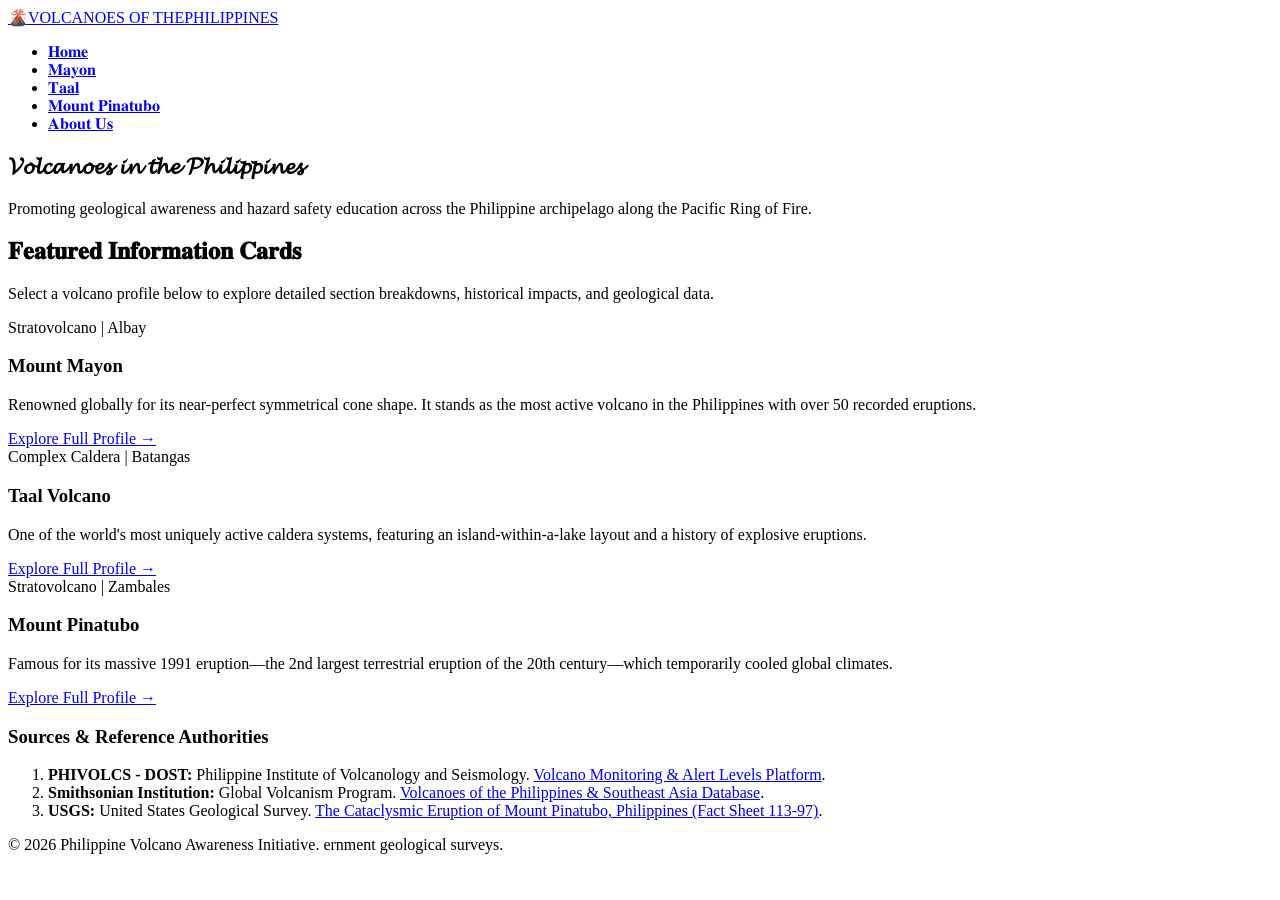
==== index.html @ 87a2796e "Add files via upload" ====
<!DOCTYPE html>
<html lang="en">
<head>
    <meta charset="UTF-8">
    <meta name="viewport" content="width=device-width, initial-scale=1.0">
    <title>Volcanoes of the Philippines</title>
    <link rel="stylesheet" href="../css/styles.css">
</head>
<body>  

    <header>
        <nav> 
            <a href="index.html" class="brand-logo">🌋VOLCANOES OF THE<span>PHILIPPINES</span></a>
            
            <ul class="nav-links">
                <li><a href="index.html" class="active">𝐇𝐨𝐦𝐞</a></li>
                <li><a href="mayon.html">𝐌𝐚𝐲𝐨𝐧</a></li>
                <li><a href="taal.html">𝐓𝐚𝐚𝐥</a></li>
                <li><a href="pinatubo.html">𝐌𝐨𝐮𝐧𝐭 𝐏𝐢𝐧𝐚𝐭𝐮𝐛𝐨</a></li>
                <li><a href="aboutus.html">𝐀𝐛𝐨𝐮𝐭 𝐔𝐬</a></li>
                


                
               
            </ul> 
        </nav>
    </header>

    <section class="hero">
        <h1>𝓥𝓸𝓵𝓬𝓪𝓷𝓸𝓮𝓼 𝓲𝓷 𝓽𝓱𝓮 𝓟𝓱𝓲𝓵𝓲𝓹𝓹𝓲𝓷𝓮𝓼</h1>
        <p>Promoting geological awareness and hazard safety education across the Philippine archipelago along the Pacific Ring of Fire.<a href="#ref-1" class="cite-tag"></a></p>
    </section>

    <main class="container">
        <div class="section-header">
            <h2>𝐅𝐞𝐚𝐭𝐮𝐫𝐞𝐝 𝐈𝐧𝐟𝐨𝐫𝐦𝐚𝐭𝐢𝐨𝐧 𝐂𝐚𝐫𝐝𝐬</h2>
            <p>Select a volcano profile below to explore detailed section breakdowns, historical impacts, and geological data.</p>
        </div>

        <div class="cards-grid">
            <!-- Information Card 1: Mayon -->
            <article class="info-card-preview">
                <div>
                    <span class="badge">Stratovolcano | Albay</span>
                    <h3>Mount Mayon</h3>
                    <p>Renowned globally for its near-perfect symmetrical cone shape. It stands as the most active volcano in the Philippines with over 50 recorded eruptions.<a href="#ref-2" class="cite-tag"></a></p>
                </div>
                <a href="mayon.html" class="btn-link">Explore Full Profile &rarr;</a>
            </article>

            <!-- Information Card 2: Taal -->
            <article class="info-card-preview">
                <div>
                    <span class="badge">Complex Caldera | Batangas</span>
                    <h3>Taal Volcano</h3>
                    <p>One of the world's most uniquely active caldera systems, featuring an island-within-a-lake layout and a history of explosive eruptions.<a href="#ref-2" class="cite-tag"></a></p>
                </div>
                <a href="taal.html" class="btn-link">Explore Full Profile &rarr;</a>
            </article>

            <!-- Information Card 3: Pinatubo -->
            <article class="info-card-preview">
                <div>
                    <span class="badge">Stratovolcano | Zambales</span>
                    <h3>Mount Pinatubo</h3>
                    <p>Famous for its massive 1991 eruption—the 2nd largest terrestrial eruption of the 20th century—which temporarily cooled global climates.<a href="#ref-3" class="cite-tag"></a></p>
                </div>
                <a href="pinatubo.html" class="btn-link">Explore Full Profile &rarr;</a>
            </article>
        </div>

        <!-- Section: Citation References -->
        <section class="references-card">
            <h3>Sources & Reference Authorities</h3>
            <ol class="reference-list">
                <li id="ref-1">
                    <strong>PHIVOLCS - DOST:</strong> Philippine Institute of Volcanology and Seismology. 
                    <a href="https://volcanichazardmaps.org/valid/" target="_blank" rel="noopener">Volcano Monitoring & Alert Levels Platform</a>.
                </li>
                <li id="ref-2">
                    <strong>Smithsonian Institution:</strong> Global Volcanism Program. 
                    <a href="https://volcano.si.edu" target="_blank" rel="noopener">Volcanoes of the Philippines & Southeast Asia Database</a>.
                </li>
                <li id="ref-3">
                    <strong>USGS:</strong> United States Geological Survey. 
                    <a href="https://www.usgs.gov" target="_blank" rel="noopener">The Cataclysmic Eruption of Mount Pinatubo, Philippines (Fact Sheet 113-97)</a>.
                </li>
            </ol>
        </section>
    </main>











    <footer>
        <p>&copy; 2026 Philippine Volcano Awareness Initiative. ernment geological surveys.</p>
    </footer>

</body>
</html>
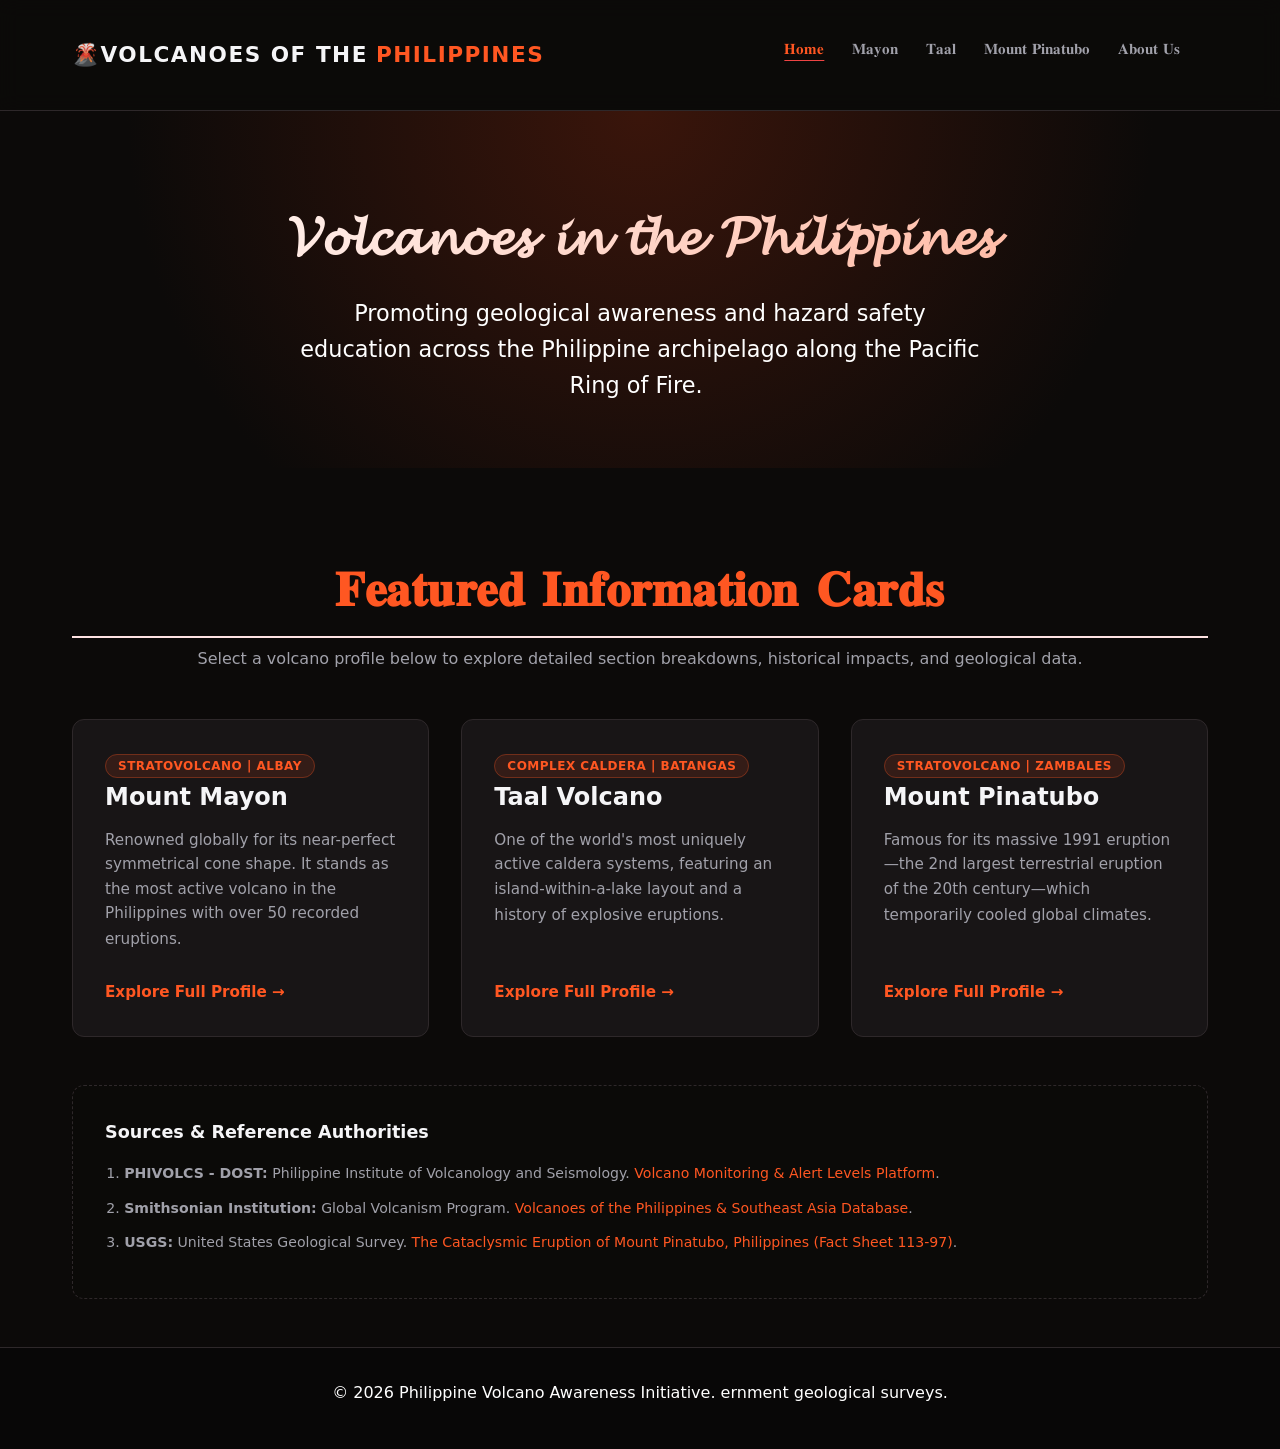
==== commit 53129908: "Add files via upload" ====
--- a/index.html
+++ b/index.html
@@ -4,9 +4,9 @@
     <meta charset="UTF-8">
     <meta name="viewport" content="width=device-width, initial-scale=1.0">
     <title>Volcanoes of the Philippines</title>
-    <link rel="stylesheet" href="../css/styles.css">
+    <link rel="stylesheet" href="styles.css">
 </head>
-<body>  
+<body>   
 
     <header>
         <nav> 
--- a/styles.css
+++ b/styles.css
@@ -0,0 +1,565 @@
+:root {
+    --bg-main: #0c0a09;
+    --bg-card: #181516;
+    --bg-card-hover: #221e20;
+    --primary-orange: #ff5722;
+    --primary-red: #d84315;
+    --accent-glow: rgba(255, 87, 34, 0.25);
+    --text-primary: #f5f5f7;
+    --text-secondary: #a1a1aa;
+    --border-color: #2e282a;
+    --font-stack: 'Segoe UI', system-ui, -apple-system, sans-serif;
+}
+
+* { 
+    margin: 0;
+    padding: 0;
+    box-sizing: border-box;
+}
+
+body {
+    background-color: var(--bg-main);
+    color: var(--text-primary);
+    font-family: var(--font-stack); 
+    line-height: 1.6;
+    min-height: 100vh;
+    display: flex;
+    flex-direction: column;
+}
+
+/* Header & Navigation */
+header {
+    background: rgba(12, 10, 9, 0.9);
+    backdrop-filter: blur(10px);
+    position: sticky;
+    top: 0;
+    z-index: 100;
+    border-bottom: 1px solid var(--border-color);
+    padding: 1rem;
+}
+
+nav {
+    max-width: 1200px;
+    margin: 0 auto;
+    padding: 1.25rem 2rem;
+    display: flex;
+    justify-content: space-between;
+    align-items: center;
+}
+
+.brand-logo {
+    font-size: 1.35rem;
+    font-weight: 800;
+    letter-spacing: 1.5px;
+    color: var(--text-primary);
+    text-decoration: none;
+    display: flex;
+    align-items: center;
+    gap: 0.5rem;
+}
+
+.brand-logo span {
+    color: var(--primary-orange);
+}
+
+.nav-links {
+    display: flex;
+    list-style: none;   
+    position: relative;
+}
+
+.nav-links a {
+    color: var(--text-secondary);
+    text-decoration: none;
+    font-weight: 500;
+    font-size: 0.95rem;   
+}
+
+.nav-links a:hover, .nav-links a.active {
+    color: var(--primary-orange);
+    text-decoration: underline;
+    text-decoration-color: #ef4444; 
+    text-underline-offset: 6px;
+}
+
+/* Hero Section */
+.hero {
+    padding: 5rem 2rem 4rem 2rem;
+    text-align: center;
+    background: radial-gradient(circle at 50% 0%, #3a150b 0%, var(--bg-main) 70%);
+}
+
+.hero h1 {
+    font-size: clamp(2.2rem, 5vw, 3.5rem);
+    font-weight: 800;
+    margin-bottom: 1rem;
+    background: linear-gradient(135deg, #ffffff 0%, #ffab91 100%);
+    -webkit-background-clip: text;
+    -webkit-text-fill-color: transparent;
+}
+
+.hero p {
+    max-width: 680px;
+    margin: 0 auto;
+    color: white;
+    font-size: 1.4rem;
+}
+
+/* Page Containers */
+.container {
+    max-width: 1200px;
+    margin: 0 auto;
+    padding: 3rem 2rem;
+    flex: 1;
+}
+
+.section-header {
+    text-align: center;
+    margin-bottom: 3rem;
+}
+
+.section-header h2 {
+    font-size: 2rem;
+    margin-bottom: 0.5rem;
+    color: var(--primary-orange);
+    font-size: 3rem;
+}
+
+.section-header p {
+    color: var(--text-secondary);
+}
+
+/* Overview Information Cards Grid (Index) */
+.cards-grid {
+    display: grid;
+    grid-template-columns: repeat(auto-fit, minmax(320px, 1fr));
+    gap: 2rem;
+}
+
+.info-card-preview {
+    background: var(--bg-card);
+    border: 1px solid var(--border-color);
+    border-radius: 12px;
+    padding: 2rem;
+    display: flex;
+    flex-direction: column;
+    justify-content: space-between;
+    transition: all 0.3s cubic-bezier(0.16, 1, 0.3, 1);
+}
+
+.info-card-preview:hover {
+    transform: translateY(-6px);
+    border-color: var(--primary-orange);
+    box-shadow: 0 12px 30px var(--accent-glow);
+    background: var(--bg-card-hover);
+}
+
+.badge {
+    align-self: flex-start;
+    background: rgba(255, 87, 34, 0.12);
+    color: var(--primary-orange);
+    border: 1px solid rgba(255, 87, 34, 0.3);
+    padding: 0.25rem 0.75rem;
+    border-radius: 20px;
+    font-size: 0.75rem;
+    font-weight: 700;
+    text-transform: uppercase;
+    letter-spacing: 0.5px;
+    margin-bottom: 1.25rem;
+}
+
+.info-card-preview h3 {
+    font-size: 1.5rem;
+    margin-bottom: 0.75rem;
+}
+
+.info-card-preview p {
+    color: var(--text-secondary);
+    font-size: 0.95rem;
+    margin-bottom: 1.75rem;
+}
+
+.btn-link {
+    display: inline-flex;
+    align-items: center;
+    gap: 0.5rem;
+    color: var(--primary-orange);
+    text-decoration: none;
+    font-weight: 600;
+    font-size: 0.95rem;
+    transition: gap 0.2s ease;
+}
+
+.btn-link:hover {
+    gap: 0.75rem;
+}
+
+/* Detail Section Cards */
+.detail-card {
+    background: var(--bg-card);
+    border: 1px solid var(--border-color);
+    border-radius: 12px;
+    padding: 2.5rem;
+    margin-bottom: 2rem;
+}
+
+.detail-card h2 {
+    font-size: 1.5rem;
+    color: var(--primary-orange);
+    margin-bottom: 1rem;
+    border-bottom: 1px solid var(--border-color);
+    padding-bottom: 0.75rem;
+}
+
+.detail-card p {
+    color: var(--text-secondary);
+    margin-bottom: 1rem;
+}
+
+.detail-card p:last-child {
+    margin-bottom: 0;
+}
+
+/* Inline Citation Tags */
+.cite-tag {
+    font-size: 0.75rem;
+    vertical-align: super;
+    color: var(--primary-orange);
+    text-decoration: none;
+    font-weight: bold;
+    margin-left: 2px;
+    padding: 0 3px;
+}
+
+.cite-tag:hover {
+    text-decoration: underline;
+}
+
+/* Source Citation Card & Footnotes */
+.references-card {
+    background: rgba(12, 10, 9, 0.6);
+    border: 1px dashed var(--border-color);
+    border-radius: 12px;
+    padding: 2rem;
+    margin-top: 3rem;
+}
+
+.references-card h3 {
+    font-size: 1.1rem;
+    color: var(--text-primary);
+    margin-bottom: 1rem;
+    display: flex;
+    align-items: center;
+    gap: 0.5rem;
+}
+
+.reference-list {
+    list-style-type: decimal;
+    padding-left: 1.2rem;
+    color: var(--text-secondary);
+    font-size: 0.88rem;
+}
+
+.reference-list li {
+    margin-bottom: 0.75rem;
+}
+
+.reference-list a {
+    color: var(--primary-orange);
+    text-decoration: none;
+}
+
+.reference-list a:hover {
+    text-decoration: underline;
+}
+
+/* Statistics Grid */
+.stats-grid {
+    display: grid;
+    grid-template-columns: repeat(auto-fit, minmax(180px, 1fr));
+    gap: 1.25rem;
+    margin-top: 1.5rem;
+}
+
+.stat-box {
+    background: rgba(0, 0, 0, 0.3);
+    border: 1px solid var(--border-color);
+    padding: 1.25rem;
+    border-radius: 8px;
+    text-align: center;
+}
+
+.stat-label {
+    display: block;
+    font-size: 0.8rem;
+    color: var(--text-secondary);
+    text-transform: uppercase;
+    letter-spacing: 0.5px;
+    margin-bottom: 0.35rem;
+}
+
+.stat-value {
+    font-size: 1.25rem;
+    font-weight: 700;
+    color: var(--text-primary);
+}
+
+
+/* Gallery Section */
+.gallery-grid {
+    display: grid;
+    grid-template-columns: repeat(auto-fit, minmax(280px, 1fr));
+    gap: 2rem;
+    margin-top: 2rem;
+}
+
+.card {
+    background-color: #fff;
+    border-radius: 8px;
+    box-shadow: 0 4px 6px rgba(0,0,0,0.1);
+    overflow: hidden;
+    text-align: left;
+    transition: transform 0.3s ease;
+}
+
+.card-input {
+    background: linear-gradient(135deg, #ffffff 0%, #ffab91 100%);
+    border-radius: 8px;
+    box-shadow: 0 4px 6px rgba(0,0,0,0.1);
+    overflow: hidden;
+    text-align: left;
+}
+
+.card-input label, b {
+    color: black;
+}
+
+
+input[type="number"] {
+  padding: 10px 14px;
+  border: 1px solid #d1d5db;
+  border-radius: 6px;
+  font-size: 16px;
+  outline: none;
+}
+
+input[type="email"] {
+  padding: 10px 14px;
+  border: 1px solid #d1d5db;
+  border-radius: 6px;
+  font-size: 16px;
+  outline: none;
+}
+
+input[type="text"] {
+  padding: 10px 14px;
+  border: 1px solid #d1d5db;
+  border-radius: 6px;
+  font-size: 16px;
+  outline: none;
+}
+
+/* Targets only submit buttons */
+.btn-submit {
+  /* Layout & Sizing */
+  display: inline-flex;
+  align-items: center;
+  justify-content: center;
+  padding: 12px 24px;
+  min-width: 120px;
+  
+  /* Typography */
+  font-family: inherit;
+  font-size: 16px;
+  font-weight: 600;
+  line-height: 1;
+  color: #ffffff;
+  
+  /* Visuals */
+  background-color: #2563eb; /* Primary Accent Color */
+  border: none;
+  border-radius: 8px;
+  box-shadow: 0 1px 2px rgba(0, 0, 0, 0.05);
+  cursor: pointer;
+  transition: all 0.2s cubic-bezier(0.4, 0, 0.2, 1);
+}
+
+/* Hover State */
+.btn-submit:hover {
+  background-color: #1d4ed8;
+  transform: translateY(-1px);
+  box-shadow: 0 4px 6px -1px rgba(0, 0, 0, 0.1);
+}
+
+/* Active State (When Clicked) */
+.btn-submit:active {
+  transform: translateY(0);
+  box-shadow: 0 1px 2px rgba(0, 0, 0, 0.05);
+}
+
+/* Focus State (Keyboard Navigation) */
+.btn-submit:focus-visible {
+  outline: none;
+  box-shadow: 0 0 0 3px rgba(37, 99, 235, 0.4);
+}
+
+/* Disabled State (e.g., form incomplete or submitting) */
+.btn-submit:disabled {
+  background-color: #9ca3af;
+  cursor: not-allowed;
+  transform: none;
+  box-shadow: none;
+  opacity: 0.7;
+}
+
+.card:hover {
+    transform: translateY(-5px);
+}
+
+.card-img {
+    width: 100%;
+    height: 200px;
+    object-fit: cover;
+    display: block;
+}
+
+.card-body {
+    padding: 20px;
+}
+
+.card-body h3 {
+    margin-bottom: 0.5rem;
+    color: #1e293b;
+}
+
+.card-body p {
+    color: #64748b;
+    font-size: 0.95rem;
+}
+
+/* Sections Styling */
+.about-section, .contact-section {
+    text-align: justify;
+    max-width: 800px;
+    border-radius: 1px;
+    
+}
+
+.about-section h2, .contact-section h2, .gallery-section h2 {
+    margin-bottom: 1rem;
+    color: white;
+    text-align: center;
+    font-size: 40px;
+    background: linear-gradient(135deg, #ffffff 0%, #ffab91 100%);
+    background-clip: var(--text-primary);
+    -webkit-background-clip: text;
+    -webkit-text-fill-color: transparent;
+}
+
+.about-section p, .contact-section p {
+    margin-bottom: 1.5rem;
+    font-size: 1.1rem;
+}
+
+/* Main Container (Floating Card Effect) */
+main {
+  max-width: 800px;
+  margin: -40px auto 60px auto;
+  padding: 40px;
+}
+
+/* Sections & Typography */
+section {
+  margin-bottom: 35px;
+}
+
+section:last-child {
+  margin-bottom: 0;
+}
+
+h2 {
+  font-size: 1.4rem;
+  color: #dc2626;
+  margin-bottom: 15px;
+  border-bottom: 2px solid #fee2e2;
+  padding-bottom: 8px;
+  text-transform: uppercase;
+  letter-spacing: 0.5px;
+}
+
+p {
+  color: white;
+  font-size: 1rem;
+  margin-bottom: 12px;
+}
+
+/* Custom Unordered List */
+ul {
+  list-style: none;
+  padding-left: 0;
+}
+
+ul li {
+  position: relative;
+  padding-right: 28px;
+  margin-bottom: 12px;
+  color: white;
+}
+
+ul li::before {
+  position: absolute;
+  left: 0;
+  top: 1px;
+  font-size: 0.9rem;
+}
+
+ul li strong {
+  color: greenyellow;
+}
+
+/* Disclaimer Callout Box */
+.disclaimer-box {
+  background-color: #fffbeb;
+  border: 1px solid #fef3c7;
+  border-left: 4px solid #f59e0b;
+  padding: 20px;
+  border-radius: 8px;
+}
+
+.disclaimer-box h2 {
+  color: #d97706;
+  border-bottom: none;
+  padding-bottom: 0;
+  margin-bottom: 10px;
+}
+
+.disclaimer-box p {
+  color: #78350f;
+  font-size: 0.95rem;
+}
+
+/* Footer */
+footer {
+    border-top: 1px solid var(--border-color);
+    background: #080707;
+    text-align: center;
+    padding: 2rem;
+    color: var(--text-secondary);
+    font-size: 0.85rem;
+    margin-top: auto;
+}
+
+/* Mobile Responsiveness */
+@media (max-width: 768px) {
+    nav {
+        flex-direction: column;
+        gap: 1rem;
+    }
+    .nav-links {
+        gap: 1rem;
+    }
+    .hero {
+        padding: 3rem 1.5rem 2.5rem 1.5rem;
+    }
+}
+
